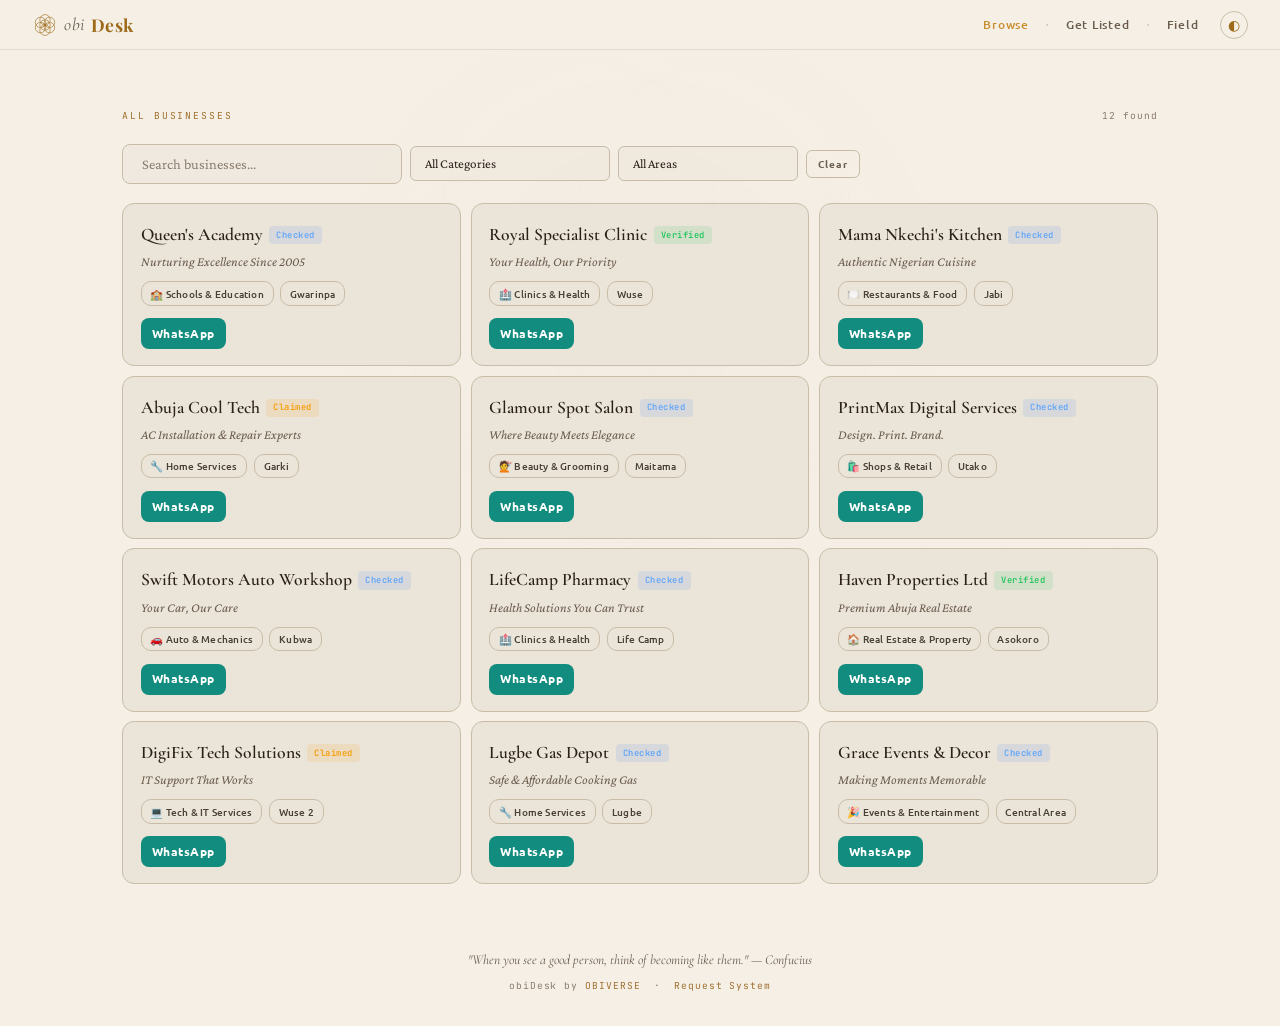
==== docs/browse.html @ d525af09 "obiDesk — Abuja business directory PWA Sacred geometry logo, Letterverse-grade design system (5 font" ====
<!DOCTYPE html>
<html lang="en">
<head>
<meta charset="utf-8">
<meta name="viewport" content="width=device-width, initial-scale=1">
<title>Browse Businesses — obiDesk</title>
<meta name="description" content="Browse Abuja businesses by category and area on obiDesk.">
<meta name="theme-color" content="#c97d1d">
<link rel="manifest" href="manifest.webmanifest">
<link rel="icon" href="icon.svg" type="image/svg+xml">
<meta name="apple-mobile-web-app-capable" content="yes">
<script src="theme.js"></script>
<link rel="preconnect" href="https://fonts.googleapis.com">
<link rel="preconnect" href="https://fonts.gstatic.com" crossorigin>
<link href="https://fonts.googleapis.com/css2?family=Cormorant+Garamond:ital,wght@0,400;0,600;0,700;1,400&family=Crimson+Pro:ital,wght@0,300;0,400;0,600;1,300;1,400&family=JetBrains+Mono:wght@400;500&family=Playfair+Display:ital,wght@0,400;0,700;0,900;1,400&family=Ubuntu:wght@300;400;500;700&display=swap" rel="stylesheet">
<link rel="stylesheet" href="css/base.css">
</head>
<body>
<canvas id="bg-canvas"></canvas>
<nav class="site-nav" id="site-nav"></nav>

<div class="section" style="padding-top:calc(2vh + 40px);">
  <div class="section-header">
    <span class="section-label" id="browse-title" style="margin-bottom:0;">All Businesses</span>
    <span style="font-family:var(--font-code);font-size:0.6rem;color:var(--text-ghost);letter-spacing:0.1em;" id="result-count"></span>
  </div>

  <div class="filter-bar" id="filter-bar">
    <input class="search-input" type="text" id="search-input" placeholder="Search businesses..." style="max-width:280px;font-size:0.9rem;">
    <select class="form-input" id="filter-cat" style="max-width:200px;font-size:0.82rem;">
      <option value="">All Categories</option>
    </select>
    <select class="form-input" id="filter-area" style="max-width:180px;font-size:0.82rem;">
      <option value="">All Areas</option>
    </select>
    <button class="obi-btn-outline" style="font-size:0.65rem;padding:0.35rem 0.7rem;" onclick="clearFilters()">Clear</button>
  </div>

  <div class="biz-grid" id="results">
    <div class="skeleton-card"></div>
    <div class="skeleton-card"></div>
    <div class="skeleton-card"></div>
    <div class="skeleton-card"></div>
    <div class="skeleton-card"></div>
    <div class="skeleton-card"></div>
  </div>
  <div id="no-results" style="display:none;text-align:center;padding:3rem;color:var(--text-dim);">
    <p style="font-family:var(--font-heading);font-size:1.2rem;font-style:italic;margin-bottom:0.5rem;">No businesses found.</p>
    <p style="font-size:0.85rem;">Try a different search or <a href="get-listed.html">list your business</a>.</p>
  </div>
</div>

<footer class="site-footer" id="site-footer"></footer>

<script src="js/app.js"></script>
<script src="js/library.js"></script>
<script src="js/directory.js"></script>
<script src="pwa.js" defer></script>
</body>
</html>
---- docs/css/base.css ----
/* ═══════════════════════════════════════════════
   obiDesk Design System — Letterverse-Grade
   From signboard to system. Abuja, Nigeria.
   ═══════════════════════════════════════════════ */

:root {
  /* ── Deep palette ─────────────────────────── */
  --bg-deep: #060d18;
  --bg: #0a1628;
  --bg-elevated: #0f1f38;
  --bg-code: #0c1424;
  --surface: #0f1f38;

  --text: #c8b89a;
  --text-dim: #8a7d6a;
  --text-bright: #e8d8b8;
  --text-ghost: #3a5070;

  --gold: #c97d1d;
  --gold-bright: #e8a830;
  --gold-dim: #8b5e1a;
  --gold-glow: rgba(201, 125, 29, 0.12);
  --sacred: rgba(201, 125, 29, 0.08);

  --border: #1e3a5c;
  --border-subtle: #162a4a;

  --wa: #25D366;
  --wa-hover: #20bd5a;
  --wa-glow: rgba(37, 211, 102, 0.15);

  --accent-crimson: #8b3a3a;

  /* ── Typography ────────────────────────────── */
  /* Playfair Display — grand editorial serif for hero */
  --font-display: 'Playfair Display', 'Palatino', serif;
  /* Cormorant Garamond — warm serif for headings */
  --font-heading: 'Cormorant Garamond', 'Palatino', serif;
  /* Crimson Pro — comfortable reading serif */
  --font-body: 'Crimson Pro', 'Georgia', serif;
  /* Ubuntu — humanist sans (Nguni Bantu: "I am because we are") */
  --font-ui: 'Ubuntu', system-ui, sans-serif;
  /* JetBrains Mono — precision monospace for data */
  --font-code: 'JetBrains Mono', 'Consolas', monospace;

  /* ── Spacing (golden ratio) ────────────────── */
  --phi-3: 3px; --phi-5: 5px; --phi-8: 8px; --phi-13: 13px;
  --phi-21: 21px; --phi-34: 34px; --phi-55: 55px; --phi-89: 89px;
}

/* ── Light theme ─────────────────────────────── */
:root[data-theme="light"] {
  --bg-deep: #f5efe6;
  --bg: #f5efe6;
  --bg-elevated: #ebe4d8;
  --bg-code: #e0d6c6;
  --surface: #ebe4d8;
  --text: #4a4035;
  --text-dim: #6a5d4e;
  --text-bright: #2a2018;
  --text-ghost: #8a7d6e;
  --gold: #9e6b1b;
  --gold-bright: #c98e30;
  --gold-dim: #a07030;
  --gold-glow: rgba(158, 107, 27, 0.06);
  --sacred: rgba(158, 107, 27, 0.06);
  --border: #c8bca8;
  --border-subtle: #d8cbb8;
  --wa: #128C7E;
  --wa-hover: #075E54;
  --wa-glow: rgba(18, 140, 126, 0.1);
}

/* ── Reset & Base ────────────────────────────── */
*, *::before, *::after { box-sizing: border-box; margin: 0; padding: 0; }
[hidden] { display: none !important; }

html {
  scroll-behavior: smooth;
  scrollbar-width: thin;
  scrollbar-color: var(--gold-dim) var(--bg);
  overflow-x: hidden;
  max-width: 100vw;
}
::-webkit-scrollbar { width: 6px; }
::-webkit-scrollbar-track { background: var(--bg); }
::-webkit-scrollbar-thumb { background: var(--gold-dim); border-radius: 3px; }

body {
  font-family: var(--font-body);
  font-size: 16px;
  line-height: 1.7;
  color: var(--text);
  background: var(--bg);
  -webkit-font-smoothing: antialiased;
  overflow-x: hidden;
  max-width: 100vw;
  min-height: 100vh;
}

::selection { background: var(--gold); color: var(--bg-deep); }

a { color: var(--gold); text-decoration: none; transition: color 0.2s; }
a:hover { color: var(--gold-bright); }
img { max-width: 100%; height: auto; }

/* ── Animations ──────────────────────────────── */
@keyframes fadeUp {
  to { opacity: 1; transform: translateY(0); }
}

@keyframes shimmer {
  to { background-position: -200% 0; }
}

@keyframes labPulse {
  0%, 100% { box-shadow: 0 0 0 0 rgba(201,125,29,0); }
  50% { box-shadow: 0 0 8px 2px rgba(201,125,29,0.12); }
}

@keyframes waPulse {
  0%, 100% { box-shadow: 0 0 0 0 rgba(37,211,102,0); }
  50% { box-shadow: 0 0 10px 3px var(--wa-glow); }
}

/* ── Canvas Background ───────────────────────── */
#bg-canvas {
  position: fixed;
  inset: 0;
  z-index: 0;
  pointer-events: none;
}

/* ── Skeleton Loaders ────────────────────────── */
.skeleton-card {
  height: 160px;
  border-radius: 12px;
  background: linear-gradient(90deg,
    var(--bg-elevated) 25%,
    rgba(255,255,255,0.03) 50%,
    var(--bg-elevated) 75%);
  background-size: 200% 100%;
  animation: shimmer 1.5s ease-in-out infinite;
  border: 1px solid var(--border);
}

.skeleton-line {
  height: 1em;
  border-radius: 4px;
  margin-bottom: 0.5em;
  background: linear-gradient(90deg,
    var(--border) 25%,
    rgba(255,255,255,0.04) 50%,
    var(--border) 75%);
  background-size: 200% 100%;
  animation: shimmer 1.5s ease-in-out infinite;
}

/* ── Section Reveal ──────────────────────────── */
.reveal {
  opacity: 0;
  transform: translateY(20px);
  transition: opacity 0.6s ease, transform 0.6s ease;
}
.reveal.revealed {
  opacity: 1;
  transform: translateY(0);
}

/* ── Site Nav ────────────────────────────────── */
.site-nav {
  position: sticky;
  top: 0;
  z-index: 50;
  display: flex;
  align-items: center;
  gap: 0.5rem;
  padding: 0.6rem clamp(1rem, 3vw, 2rem);
  background: rgba(10, 22, 40, 0.88);
  backdrop-filter: blur(16px);
  -webkit-backdrop-filter: blur(16px);
  border-bottom: 1px solid rgba(30, 58, 92, 0.4);
}
[data-theme="light"] .site-nav {
  background: rgba(245, 239, 230, 0.88);
  border-bottom-color: rgba(200, 188, 168, 0.4);
}

.site-nav-brand {
  display: flex;
  align-items: center;
  gap: 0.4rem;
  text-decoration: none;
  margin-right: auto;
  color: var(--gold);
  transition: color 0.2s;
}
.site-nav-brand:hover { color: var(--gold-bright); }

.nav-logo-svg {
  width: 26px;
  height: 26px;
  flex-shrink: 0;
}

.brand-obi {
  font-family: var(--font-heading);
  font-size: 1.1rem;
  font-weight: 400;
  font-style: italic;
  color: var(--text-dim);
  letter-spacing: 0.02em;
}

.brand-desk {
  font-family: var(--font-display);
  font-size: 1.1rem;
  font-weight: 700;
  color: var(--gold);
  letter-spacing: 0.02em;
}

.site-nav-link {
  font-family: var(--font-ui);
  font-size: 0.78rem;
  font-weight: 500;
  color: var(--text-dim);
  text-decoration: none;
  letter-spacing: 0.06em;
  padding: 0.25rem 0.6rem;
  transition: color 0.2s;
}
.site-nav-link:hover { color: var(--gold); }
.site-nav-link.active { color: var(--gold-bright); }

.site-nav-sep {
  color: var(--text-ghost);
  font-size: 0.6rem;
}

.theme-toggle {
  background: none;
  border: 1px solid var(--border);
  border-radius: 50%;
  width: 28px; height: 28px;
  cursor: pointer;
  color: var(--gold);
  font-size: 14px;
  display: flex; align-items: center; justify-content: center;
  margin-left: 0.25rem;
  transition: border-color 0.3s, color 0.3s;
  padding: 0;
}
.theme-toggle:hover { border-color: var(--gold); }

/* ── Hero ─────────────────────────────────────── */
.hero {
  position: relative;
  display: grid;
  grid-template-columns: 1fr auto;
  align-items: center;
  gap: 2rem;
  padding: calc(6vh + 40px) clamp(1.5rem, 5vw, 5rem) 3vh;
  max-width: 1100px;
  margin: 0 auto;
  z-index: 1;
}

.hero-left { text-align: left; }

.hero h1 {
  font-family: var(--font-display);
  font-size: clamp(2rem, 5vw, 3.4rem);
  font-weight: 700;
  color: var(--gold-bright);
  letter-spacing: 0.02em;
  line-height: 1.12;
  margin-bottom: 0.5rem;
  text-shadow: 0 0 80px rgba(201, 125, 29, 0.35);
  opacity: 0; transform: translateY(20px);
  animation: fadeUp 0.8s 0.15s ease forwards;
}

.hero .tagline {
  font-family: var(--font-heading);
  font-size: clamp(0.9rem, 1.8vw, 1.15rem);
  font-style: italic;
  color: var(--text-dim);
  max-width: 500px;
  line-height: 1.5;
  opacity: 0; transform: translateY(14px);
  animation: fadeUp 0.8s 0.35s ease forwards;
}

.hero-search-wrap {
  margin-top: 1.4rem;
  opacity: 0; transform: translateY(14px);
  animation: fadeUp 0.8s 0.55s ease forwards;
}

.hero-right {
  display: flex;
  flex-direction: column;
  align-items: center;
  gap: 0.6rem;
  padding: 1.2rem 1.5rem;
  background: var(--sacred);
  border: 1px solid rgba(201, 125, 29, 0.14);
  border-radius: 12px;
  opacity: 0;
  animation: fadeUp 0.7s 0.7s ease forwards;
  flex-shrink: 0;
}

.hero-stat-label {
  font-family: var(--font-code);
  font-size: 0.56rem;
  letter-spacing: 0.16em;
  color: var(--gold-dim);
  text-transform: uppercase;
}

.hero-stat-value {
  font-family: var(--font-display);
  font-size: 2.2rem;
  font-weight: 700;
  color: var(--gold-bright);
  line-height: 1;
}

.hero-stat-sub {
  font-family: var(--font-heading);
  font-size: 0.75rem;
  font-style: italic;
  color: var(--text-dim);
  opacity: 0.7;
}

/* ── Search Bar ──────────────────────────────── */
.search-bar {
  display: flex;
  gap: var(--phi-8);
  max-width: 500px;
}

.search-input {
  flex: 1;
  padding: 0.7rem 1.2rem;
  background: rgba(6, 13, 24, 0.5);
  border: 1px solid var(--border);
  border-radius: 8px;
  color: var(--text-bright);
  font-family: var(--font-body);
  font-size: 0.95rem;
  transition: border-color 0.3s, box-shadow 0.3s;
}
[data-theme="light"] .search-input { background: rgba(235, 228, 216, 0.5); }
.search-input:focus {
  outline: none;
  border-color: var(--gold);
  box-shadow: 0 0 20px var(--gold-glow);
}
.search-input::placeholder { color: var(--text-ghost); }

.search-btn {
  padding: 0.7rem 1.4rem;
  background: var(--gold);
  color: var(--bg-deep);
  font-family: var(--font-ui);
  font-weight: 600;
  font-size: 0.85rem;
  letter-spacing: 0.08em;
  border: none;
  border-radius: 8px;
  cursor: pointer;
  transition: all 0.2s;
}
.search-btn:hover {
  background: var(--gold-bright);
  box-shadow: 0 4px 20px var(--gold-glow);
}

/* ── Section Layout ──────────────────────────── */
.section {
  position: relative;
  z-index: 1;
  max-width: 1100px;
  margin: 0 auto;
  padding: 2rem clamp(1rem, 3vw, 2rem);
}

.section-label {
  font-family: var(--font-code);
  font-size: 0.6rem;
  color: var(--gold-dim);
  letter-spacing: 0.2em;
  text-transform: uppercase;
  margin-bottom: 1rem;
}

.section-header {
  display: flex;
  align-items: baseline;
  justify-content: space-between;
  margin-bottom: 1.2rem;
  flex-wrap: wrap;
  gap: var(--phi-8);
}

/* ── Compass Pills (Categories) ──────────────── */
.compass-strip {
  position: relative;
  z-index: 1;
  padding: 0 0 1rem;
  opacity: 0;
  animation: fadeUp 0.6s 0.5s ease forwards;
}

.compass-scroll {
  display: flex;
  gap: 0.5rem;
  padding: 0.6rem 1.5rem;
  overflow-x: auto;
  scrollbar-width: none;
  justify-content: center;
  flex-wrap: wrap;
  max-width: 1100px;
  margin: 0 auto;
}
.compass-scroll::-webkit-scrollbar { display: none; }

.compass-pill {
  flex-shrink: 0;
  display: flex;
  align-items: center;
  gap: 0.4rem;
  padding: 0.45rem 0.9rem;
  background: var(--bg-elevated);
  border: 1px solid var(--border);
  border-radius: 20px;
  text-decoration: none;
  color: inherit;
  transition: border-color 0.5s ease, background 0.5s ease, box-shadow 0.5s ease;
  cursor: pointer;
}

.compass-pill:hover {
  border-color: rgba(201,125,29,0.2);
  background: var(--sacred);
}

.compass-pill.active {
  border-color: rgba(201,125,29,0.35);
  background: rgba(201,125,29,0.08);
  box-shadow: 0 0 16px rgba(201,125,29,0.06);
}

.compass-icon {
  font-size: 1rem;
  line-height: 1;
}

.compass-name {
  font-family: var(--font-ui);
  font-size: 0.78rem;
  font-weight: 600;
  color: var(--gold-bright);
  white-space: nowrap;
}

.compass-count {
  font-family: var(--font-code);
  font-size: 0.5rem;
  color: var(--text-dim);
  opacity: 0.5;
  transition: opacity 0.4s;
}
.compass-pill:hover .compass-count { opacity: 0.9; }

/* ── Area Chips ──────────────────────────────── */
.area-scroll {
  display: flex;
  gap: 0.4rem;
  padding: 0.4rem 1.5rem;
  overflow-x: auto;
  scrollbar-width: none;
  max-width: 1100px;
  margin: 0 auto;
}
.area-scroll::-webkit-scrollbar { display: none; }

.area-chip {
  flex-shrink: 0;
  padding: 0.35rem 0.75rem;
  border-radius: 14px;
  border: 1px solid var(--border-subtle);
  background: transparent;
  color: var(--text-dim);
  font-family: var(--font-ui);
  font-size: 0.72rem;
  font-weight: 500;
  cursor: pointer;
  transition: all 0.3s ease;
  text-decoration: none;
}
.area-chip:hover, .area-chip.active {
  background: var(--sacred);
  border-color: rgba(201,125,29,0.25);
  color: var(--gold-bright);
}

/* ── Business Card ───────────────────────────── */
.biz-card {
  position: relative;
  background: var(--bg-elevated);
  border: 1px solid var(--border);
  border-radius: 12px;
  overflow: hidden;
  cursor: pointer;
  text-decoration: none;
  display: block;
  color: inherit;
  padding: 1rem 1.1rem;

  /* Staggered reveal */
  opacity: 0;
  transform: translateY(20px);
  transition:
    opacity 0.4s ease var(--reveal-delay, 0s),
    transform 0.4s ease var(--reveal-delay, 0s),
    border-color 0.4s ease,
    box-shadow 0.4s ease;
}

.biz-card.revealed {
  opacity: 1;
  transform: translateY(0);
}

.biz-card:hover {
  border-color: rgba(201,125,29,0.25);
  box-shadow: 0 6px 24px rgba(0,0,0,0.12), 0 0 16px rgba(201,125,29,0.06);
  color: inherit;
}

.biz-card-name {
  font-family: var(--font-heading);
  font-size: 1.1rem;
  font-weight: 600;
  color: var(--text-bright);
  margin-bottom: 0.2rem;
  display: flex; align-items: center; gap: 0.4rem;
}

.biz-card-tagline {
  font-family: var(--font-body);
  font-size: 0.82rem;
  color: var(--text-dim);
  margin-bottom: 0.6rem;
  line-height: 1.4;
  font-style: italic;
}

.biz-card-meta {
  display: flex; gap: 0.4rem; flex-wrap: wrap;
  margin-bottom: 0.8rem;
}

.biz-card-cta {
  display: flex; gap: 0.5rem;
}

/* ── Pills ────────────────────────────────────── */
.pill {
  display: inline-block;
  padding: 0.15rem 0.55rem;
  border-radius: 10px;
  border: 1px solid var(--border);
  font-size: 0.65rem;
  color: var(--text);
  font-family: var(--font-ui);
  font-weight: 500;
  letter-spacing: 0.02em;
}
.pill-gold {
  border: none;
  background: var(--gold);
  color: var(--bg-deep);
  font-size: 0.5rem;
  letter-spacing: 0.15em;
  text-transform: uppercase;
  padding: 0.15rem 0.5rem;
  border-radius: 6px;
  font-family: var(--font-code);
  font-weight: 600;
}

/* ── Verification Badge ──────────────────────── */
.badge {
  display: inline-block;
  font-size: 0.55rem;
  padding: 0.1rem 0.45rem;
  border-radius: 4px;
  font-weight: 600;
  font-family: var(--font-code);
  letter-spacing: 0.06em;
}
.badge-unverified { background: rgba(100,100,100,0.12); color: var(--text-ghost); }
.badge-field { background: rgba(59,130,246,0.12); color: #60a5fa; }
.badge-claimed { background: rgba(245,158,11,0.12); color: #f59e0b; }
.badge-verified { background: rgba(34,197,94,0.12); color: #22c55e; animation: labPulse 3s ease-in-out infinite; }

/* ── WhatsApp Button ─────────────────────────── */
.wa-btn {
  display: inline-flex;
  align-items: center;
  gap: 0.4rem;
  padding: 0.5rem 1rem;
  background: var(--wa);
  color: #fff;
  font-family: var(--font-ui);
  font-weight: 600;
  font-size: 0.82rem;
  letter-spacing: 0.04em;
  border: none;
  border-radius: 8px;
  cursor: pointer;
  transition: all 0.2s;
  text-decoration: none;
}
.wa-btn:hover {
  background: var(--wa-hover);
  color: #fff;
  box-shadow: 0 4px 16px var(--wa-glow);
  transform: translateY(-1px);
}
.wa-btn:active { transform: scale(0.98); }
.wa-btn-sm { padding: 0.35rem 0.7rem; font-size: 0.72rem; }

/* ── CTA Buttons ─────────────────────────────── */
.obi-btn {
  display: inline-block;
  padding: 0.55rem 1.2rem;
  background: var(--gold);
  color: var(--bg-deep);
  font-family: var(--font-ui);
  font-weight: 600;
  font-size: 0.82rem;
  letter-spacing: 0.08em;
  border: none;
  border-radius: 6px;
  cursor: pointer;
  transition: all 0.2s;
  text-decoration: none;
}
.obi-btn:hover {
  background: var(--gold-bright);
  color: var(--bg-deep);
  box-shadow: 0 4px 20px var(--gold-glow);
  transform: translateY(-1px);
}

.obi-btn-outline {
  display: inline-block;
  padding: 0.55rem 1.2rem;
  background: transparent;
  color: var(--text-dim);
  font-family: var(--font-ui);
  font-weight: 600;
  font-size: 0.82rem;
  letter-spacing: 0.08em;
  border: 1px solid var(--border);
  border-radius: 6px;
  cursor: pointer;
  transition: all 0.3s;
  text-decoration: none;
}
.obi-btn-outline:hover {
  border-color: rgba(201,125,29,0.4);
  color: var(--gold);
}

.cta-btn {
  display: inline-flex; align-items: center; gap: 0.35rem;
  padding: 0.45rem 0.85rem;
  border-radius: 6px;
  border: 1px solid var(--border);
  background: var(--bg-elevated);
  color: var(--text-bright);
  font-family: var(--font-ui);
  font-weight: 500;
  font-size: 0.75rem;
  cursor: pointer;
  transition: all 0.3s;
  text-decoration: none;
}
.cta-btn:hover {
  border-color: rgba(201,125,29,0.3);
  color: var(--gold);
  box-shadow: 0 2px 12px rgba(201,125,29,0.06);
}

.cta-row { display: flex; gap: 0.5rem; flex-wrap: wrap; }

/* ── Biz Grid ─────────────────────────────────── */
.biz-grid {
  display: grid;
  grid-template-columns: repeat(auto-fill, minmax(280px, 1fr));
  gap: 0.6rem;
}

/* ── Profile Header ──────────────────────────── */
.profile-header {
  padding: 2rem 0;
  border-bottom: 1px solid var(--border);
  margin-bottom: 1.5rem;
}
.profile-name {
  font-family: var(--font-display);
  font-size: clamp(1.6rem, 4vw, 2.4rem);
  font-weight: 700;
  color: var(--gold-bright);
  margin-bottom: 0.3rem;
  text-shadow: 0 0 60px rgba(201, 125, 29, 0.2);
  display: flex; align-items: center; gap: 0.5rem; flex-wrap: wrap;
}
.profile-tagline {
  font-family: var(--font-heading);
  font-size: 1rem;
  font-style: italic;
  color: var(--text-dim);
  margin-bottom: 0.8rem;
}
.profile-meta {
  display: flex; gap: 0.4rem; flex-wrap: wrap;
  margin-bottom: 1.2rem;
}

/* ── Service List ────────────────────────────── */
.service-list { display: flex; gap: 0.35rem; flex-wrap: wrap; }

/* ── Detail Section ──────────────────────────── */
.detail-section {
  margin-bottom: 1.5rem;
}
.detail-label {
  font-family: var(--font-code);
  font-size: 0.6rem;
  color: var(--gold-dim);
  letter-spacing: 0.15em;
  text-transform: uppercase;
  margin-bottom: 0.6rem;
}
.detail-body {
  font-size: 0.92rem;
  color: var(--text);
  line-height: 1.8;
}

/* ── Pricing ─────────────────────────────────── */
.pricing-grid {
  display: grid;
  grid-template-columns: repeat(auto-fit, minmax(220px, 1fr));
  gap: 0.6rem;
}

.pricing-card {
  padding: 1.2rem;
  border-radius: 12px;
  border: 1px solid var(--border);
  background: var(--bg-elevated);
  position: relative;
  overflow: hidden;
  transition: all 0.4s ease;
}
.pricing-card:hover {
  border-color: rgba(201,125,29,0.2);
  box-shadow: 0 6px 24px rgba(0,0,0,0.12), 0 0 16px rgba(201,125,29,0.06);
  transform: translateY(-2px);
}
.pricing-card.featured {
  border-color: rgba(201,125,29,0.35);
  background: linear-gradient(135deg, var(--bg-elevated) 0%, rgba(201,125,29,0.04) 100%);
}

.pricing-title {
  font-family: var(--font-heading);
  font-size: 1rem;
  font-weight: 600;
  color: var(--text-bright);
  margin-bottom: 0.5rem;
}

.price {
  font-family: var(--font-display);
  font-size: 1.8rem;
  font-weight: 700;
  color: var(--gold-bright);
  line-height: 1;
  text-shadow: 0 0 40px rgba(201, 125, 29, 0.15);
}
.price-label {
  font-family: var(--font-ui);
  font-size: 0.68rem;
  color: var(--text-dim);
  margin-bottom: 0.8rem;
}

.feature-list { list-style: none; padding: 0; }
.feature-list li {
  font-family: var(--font-body);
  font-size: 0.82rem;
  color: var(--text);
  line-height: 1.9;
  padding-left: 1rem;
  position: relative;
}
.feature-list li::before {
  content: '\2022';
  position: absolute;
  left: 0;
  color: var(--gold);
}

/* ── Steps ────────────────────────────────────── */
.steps-grid {
  display: grid;
  grid-template-columns: repeat(3, 1fr);
  gap: 0.6rem;
}

.step-card {
  padding: 1.2rem;
  border-radius: 12px;
  border: 1px solid var(--border);
  background: var(--bg-elevated);
  position: relative;
  overflow: hidden;
  transition: border-color 0.4s ease, box-shadow 0.4s ease;
}
.step-card:hover {
  border-color: rgba(201,125,29,0.2);
  box-shadow: 0 4px 20px rgba(201,125,29,0.06);
}

.step-num {
  font-family: var(--font-display);
  font-size: 2.4rem;
  font-weight: 700;
  color: var(--border);
  line-height: 1;
  margin-bottom: 0.4rem;
}

.step-title {
  font-family: var(--font-heading);
  font-size: 1rem;
  font-weight: 600;
  color: var(--text-bright);
  margin-bottom: 0.3rem;
}
.step-desc {
  font-family: var(--font-body);
  font-size: 0.82rem;
  color: var(--text-dim);
  line-height: 1.5;
}

/* ── Forms ────────────────────────────────────── */
.form-grid {
  display: grid;
  grid-template-columns: 1fr 1fr;
  gap: var(--phi-13);
}
.form-full { grid-column: 1 / -1; }

.form-label {
  display: block;
  font-family: var(--font-code);
  font-size: 0.58rem;
  font-weight: 500;
  letter-spacing: 0.12em;
  color: var(--gold-dim);
  text-transform: uppercase;
  margin-bottom: 0.3rem;
}

.form-input {
  width: 100%;
  padding: 0.55rem 0.85rem;
  background: rgba(6, 13, 24, 0.4);
  border: 1px solid var(--border);
  border-radius: 6px;
  color: var(--text-bright);
  font-family: var(--font-body);
  font-size: 0.9rem;
  transition: border-color 0.3s, box-shadow 0.3s;
}
[data-theme="light"] .form-input { background: rgba(235, 228, 216, 0.4); }
.form-input:focus { outline: none; border-color: var(--gold); box-shadow: 0 0 16px var(--gold-glow); }
.form-input::placeholder { color: var(--text-ghost); }
select.form-input {
  appearance: none;
  background-image: url("data:image/svg+xml,%3Csvg xmlns='http://www.w3.org/2000/svg' width='12' height='12'%3E%3Cpath d='M2 4l4 4 4-4' fill='none' stroke='%23c97d1d' stroke-width='1.5'/%3E%3C/svg%3E");
  background-repeat: no-repeat;
  background-position: right 12px center;
  padding-right: 32px;
}
textarea.form-input { min-height: 80px; resize: vertical; }

.form-status { font-size: 0.78rem; padding: 0.5rem 0.8rem; border-radius: 6px; margin-top: 0.5rem; font-family: var(--font-ui); }
.form-status-ok { background: rgba(34,197,94,0.08); color: #22c55e; border: 1px solid rgba(34,197,94,0.15); }
.form-status-err { background: rgba(239,68,68,0.08); color: #ef4444; border: 1px solid rgba(239,68,68,0.15); }

/* ── Filter Bar ──────────────────────────────── */
.filter-bar {
  display: flex; gap: 0.5rem; flex-wrap: wrap;
  align-items: center;
  margin-bottom: 1.2rem;
}
.filter-bar select { max-width: 200px; }

/* ── Footer ──────────────────────────────────── */
.site-footer {
  position: relative;
  z-index: 1;
  text-align: center;
  padding: 2rem;
  font-family: var(--font-heading);
  font-size: 0.85rem;
  font-style: italic;
  color: var(--text-dim);
}
.site-footer a { color: var(--gold-dim); transition: color 0.2s; }
.site-footer a:hover { color: var(--gold); }

/* ── Responsive ──────────────────────────────── */
@media (max-width: 768px) {
  .hero {
    grid-template-columns: 1fr;
    padding: calc(4vh + 40px) 1.5rem 2vh;
    text-align: center;
  }
  .hero-left { text-align: center; }
  .hero .tagline { max-width: none; }
  .hero-search-wrap .search-bar { max-width: none; }
  .hero-right { margin: 0 auto; }
  .steps-grid { grid-template-columns: 1fr; }
  .pricing-grid { grid-template-columns: 1fr; }
  .form-grid { grid-template-columns: 1fr; }
  .profile-name { font-size: 1.6rem; }
  .site-nav-link { display: none; }
  .site-nav-sep { display: none; }
}

@media (max-width: 480px) {
  .biz-grid { grid-template-columns: 1fr; }
  .compass-scroll { padding: 0.4rem 0.8rem; }
}
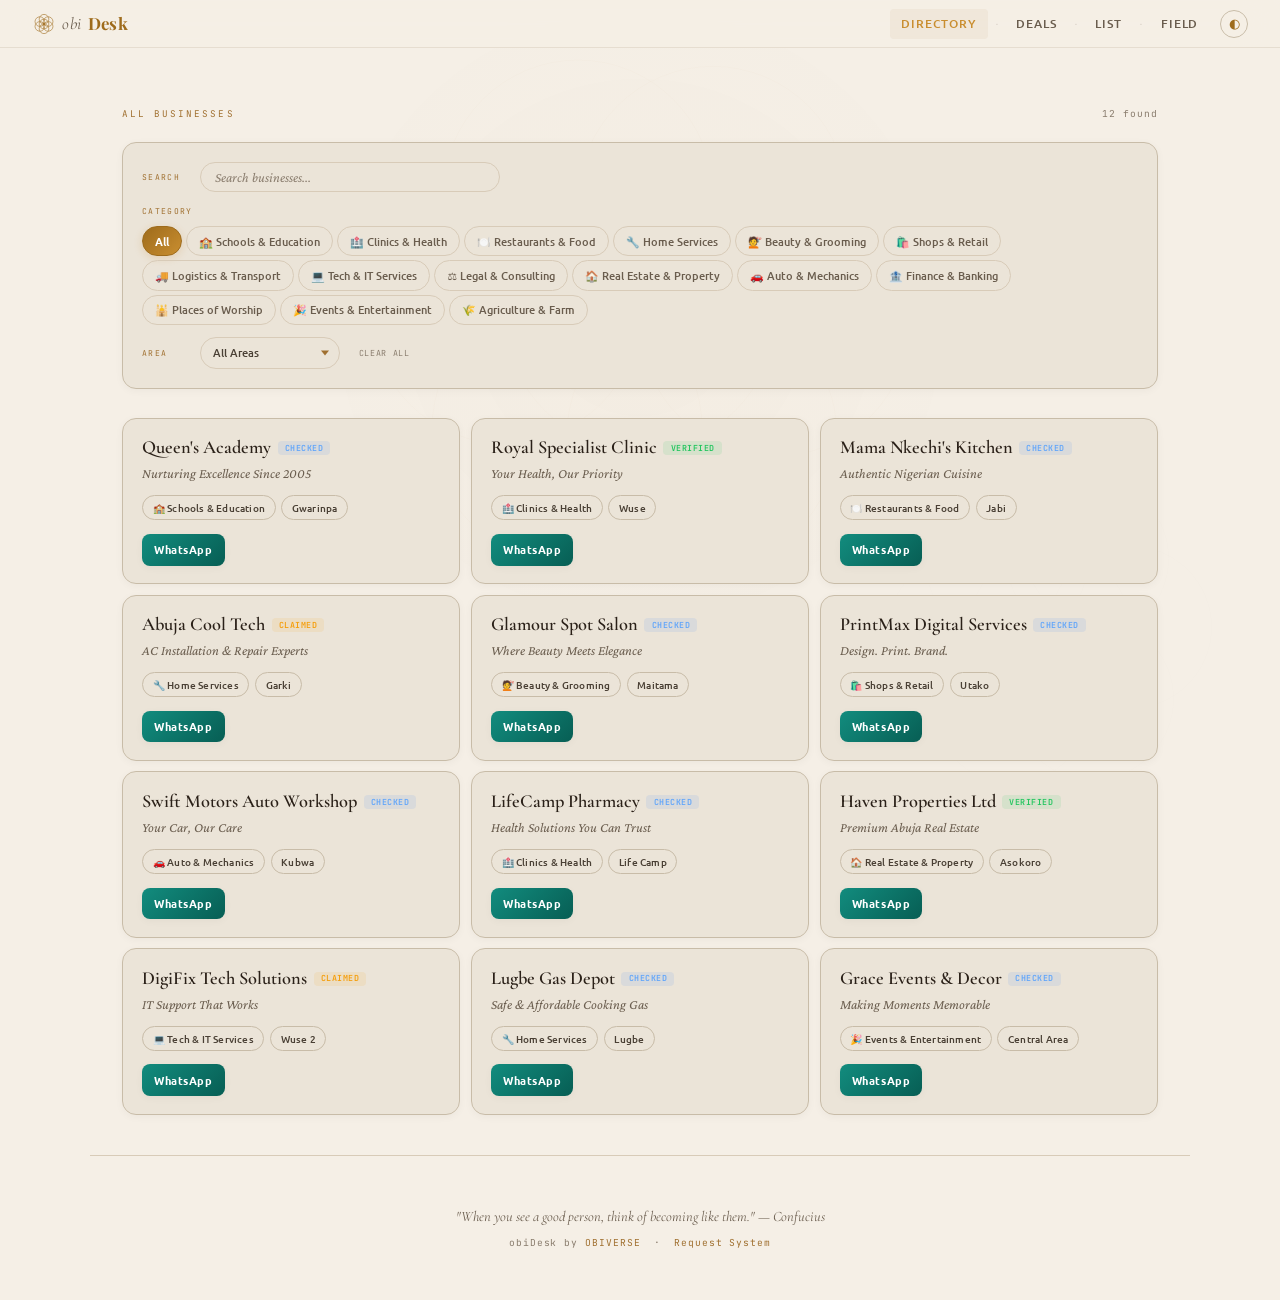
==== commit fc0f45d8: "ux: modern toggle-pill filters, styled selects, glass surfaces Replace native <select> dropdowns wit" ====
--- a/docs/browse.html
+++ b/docs/browse.html
@@ -25,15 +25,24 @@
     <span style="font-family:var(--font-code);font-size:0.6rem;color:var(--text-ghost);letter-spacing:0.1em;" id="result-count"></span>
   </div>
 
-  <div class="filter-bar" id="filter-bar">
-    <input class="search-input" type="text" id="search-input" placeholder="Search businesses..." style="max-width:280px;font-size:0.9rem;">
-    <select class="form-input" id="filter-cat" style="max-width:200px;font-size:0.82rem;">
-      <option value="">All Categories</option>
-    </select>
-    <select class="form-input" id="filter-area" style="max-width:180px;font-size:0.82rem;">
-      <option value="">All Areas</option>
-    </select>
-    <button class="obi-btn-outline" style="font-size:0.65rem;padding:0.35rem 0.7rem;" onclick="clearFilters()">Clear</button>
+  <div class="filter-strip" id="filter-bar">
+    <div class="filter-row">
+      <span class="filter-label">Search</span>
+      <input class="filter-search" type="text" id="search-input" placeholder="Search businesses...">
+    </div>
+    <div class="filter-row">
+      <span class="filter-label">Category</span>
+      <div class="toggle-group" id="browse-cat-group"></div>
+    </div>
+    <div class="filter-row">
+      <span class="filter-label">Area</span>
+      <div class="styled-select">
+        <select id="filter-area">
+          <option value="">All Areas</option>
+        </select>
+      </div>
+      <button class="filter-clear" onclick="clearFilters()">Clear all</button>
+    </div>
   </div>
 
   <div class="biz-grid" id="results">
--- a/docs/css/base.css
+++ b/docs/css/base.css
@@ -1,6 +1,10 @@
 /* ═══════════════════════════════════════════════
-   obiDesk Design System — Letterverse-Grade
+   obiDesk Design System — The Epitome
    From signboard to system. Abuja, Nigeria.
+
+   Typography: 5 fonts, each with purpose.
+   Surfaces: glass, glow, sacred geometry.
+   Motion: staggered reveals, breathing canvas.
    ═══════════════════════════════════════════════ */
 
 :root {
@@ -20,6 +24,7 @@
   --gold-bright: #e8a830;
   --gold-dim: #8b5e1a;
   --gold-glow: rgba(201, 125, 29, 0.12);
+  --gold-focus: rgba(201, 125, 29, 0.35);
   --sacred: rgba(201, 125, 29, 0.08);
 
   --border: #1e3a5c;
@@ -29,23 +34,28 @@
   --wa-hover: #20bd5a;
   --wa-glow: rgba(37, 211, 102, 0.15);
 
-  --accent-crimson: #8b3a3a;
-
   /* ── Typography ────────────────────────────── */
-  /* Playfair Display — grand editorial serif for hero */
   --font-display: 'Playfair Display', 'Palatino', serif;
-  /* Cormorant Garamond — warm serif for headings */
   --font-heading: 'Cormorant Garamond', 'Palatino', serif;
-  /* Crimson Pro — comfortable reading serif */
   --font-body: 'Crimson Pro', 'Georgia', serif;
-  /* Ubuntu — humanist sans (Nguni Bantu: "I am because we are") */
   --font-ui: 'Ubuntu', system-ui, sans-serif;
-  /* JetBrains Mono — precision monospace for data */
   --font-code: 'JetBrains Mono', 'Consolas', monospace;
 
   /* ── Spacing (golden ratio) ────────────────── */
   --phi-3: 3px; --phi-5: 5px; --phi-8: 8px; --phi-13: 13px;
   --phi-21: 21px; --phi-34: 34px; --phi-55: 55px; --phi-89: 89px;
+
+  /* ── Radius ────────────────────────────────── */
+  --radius-sm: 4px;
+  --radius-md: 8px;
+  --radius-lg: 14px;
+  --radius-pill: 99px;
+
+  /* ── Shadows ───────────────────────────────── */
+  --shadow-card: 0 2px 8px rgba(0,0,0,0.08);
+  --shadow-card-hover: 0 8px 32px rgba(0,0,0,0.16), 0 0 20px rgba(201,125,29,0.06);
+  --shadow-glow: 0 0 24px var(--gold-glow);
+  --shadow-btn: 0 4px 16px rgba(201,125,29,0.2);
 }
 
 /* ── Light theme ─────────────────────────────── */
@@ -63,15 +73,21 @@
   --gold-bright: #c98e30;
   --gold-dim: #a07030;
   --gold-glow: rgba(158, 107, 27, 0.06);
+  --gold-focus: rgba(158, 107, 27, 0.35);
   --sacred: rgba(158, 107, 27, 0.06);
   --border: #c8bca8;
   --border-subtle: #d8cbb8;
   --wa: #128C7E;
   --wa-hover: #075E54;
   --wa-glow: rgba(18, 140, 126, 0.1);
-}
-
-/* ── Reset & Base ────────────────────────────── */
+  --shadow-card: 0 2px 8px rgba(0,0,0,0.04);
+  --shadow-card-hover: 0 8px 32px rgba(0,0,0,0.08), 0 0 16px rgba(158,107,27,0.04);
+  --shadow-btn: 0 4px 16px rgba(158,107,27,0.15);
+}
+
+/* ═══════════════════════════════════════════════
+   RESET & BASE
+   ═══════════════════════════════════════════════ */
 *, *::before, *::after { box-sizing: border-box; margin: 0; padding: 0; }
 [hidden] { display: none !important; }
 
@@ -80,7 +96,6 @@
   scrollbar-width: thin;
   scrollbar-color: var(--gold-dim) var(--bg);
   overflow-x: hidden;
-  max-width: 100vw;
 }
 ::-webkit-scrollbar { width: 6px; }
 ::-webkit-scrollbar-track { background: var(--bg); }
@@ -88,13 +103,13 @@
 
 body {
   font-family: var(--font-body);
-  font-size: 16px;
-  line-height: 1.7;
+  font-size: 17px;
+  line-height: 1.75;
   color: var(--text);
   background: var(--bg);
   -webkit-font-smoothing: antialiased;
+  -moz-osx-font-smoothing: grayscale;
   overflow-x: hidden;
-  max-width: 100vw;
   min-height: 100vh;
 }
 
@@ -102,9 +117,11 @@
 
 a { color: var(--gold); text-decoration: none; transition: color 0.2s; }
 a:hover { color: var(--gold-bright); }
-img { max-width: 100%; height: auto; }
-
-/* ── Animations ──────────────────────────────── */
+img { max-width: 100%; height: auto; display: block; }
+
+/* ═══════════════════════════════════════════════
+   ANIMATIONS
+   ═══════════════════════════════════════════════ */
 @keyframes fadeUp {
   to { opacity: 1; transform: translateY(0); }
 }
@@ -113,17 +130,24 @@
   to { background-position: -200% 0; }
 }
 
-@keyframes labPulse {
+@keyframes pulseGlow {
   0%, 100% { box-shadow: 0 0 0 0 rgba(201,125,29,0); }
-  50% { box-shadow: 0 0 8px 2px rgba(201,125,29,0.12); }
+  50% { box-shadow: 0 0 10px 3px rgba(201,125,29,0.12); }
 }
 
 @keyframes waPulse {
   0%, 100% { box-shadow: 0 0 0 0 rgba(37,211,102,0); }
-  50% { box-shadow: 0 0 10px 3px var(--wa-glow); }
-}
-
-/* ── Canvas Background ───────────────────────── */
+  50% { box-shadow: 0 0 12px 4px var(--wa-glow); }
+}
+
+@keyframes breathe {
+  0%, 100% { opacity: 0.4; }
+  50% { opacity: 1; }
+}
+
+/* ═══════════════════════════════════════════════
+   CANVAS & SACRED GEOMETRY
+   ═══════════════════════════════════════════════ */
 #bg-canvas {
   position: fixed;
   inset: 0;
@@ -131,10 +155,35 @@
   pointer-events: none;
 }
 
-/* ── Skeleton Loaders ────────────────────────── */
+/* Diamond pattern overlay for sections */
+.sacred-bg {
+  position: relative;
+}
+.sacred-bg::before {
+  content: '';
+  position: absolute;
+  inset: 0;
+  opacity: 0.025;
+  pointer-events: none;
+  background-image: url("data:image/svg+xml,%3Csvg xmlns='http://www.w3.org/2000/svg' width='60' height='60'%3E%3Cpath d='M30 0L60 30L30 60L0 30Z' fill='none' stroke='%23c97d1d' stroke-width='.8'/%3E%3C/svg%3E");
+  background-repeat: repeat;
+}
+[data-theme="light"] .sacred-bg::before { opacity: 0.04; filter: brightness(0.5); }
+
+/* Gold divider */
+.divider {
+  width: 60px;
+  height: 2px;
+  background: linear-gradient(90deg, transparent, var(--gold), transparent);
+  margin: 0 auto var(--phi-21);
+}
+
+/* ═══════════════════════════════════════════════
+   SKELETON LOADERS
+   ═══════════════════════════════════════════════ */
 .skeleton-card {
   height: 160px;
-  border-radius: 12px;
+  border-radius: var(--radius-lg);
   background: linear-gradient(90deg,
     var(--bg-elevated) 25%,
     rgba(255,255,255,0.03) 50%,
@@ -146,7 +195,7 @@
 
 .skeleton-line {
   height: 1em;
-  border-radius: 4px;
+  border-radius: var(--radius-sm);
   margin-bottom: 0.5em;
   background: linear-gradient(90deg,
     var(--border) 25%,
@@ -156,18 +205,22 @@
   animation: shimmer 1.5s ease-in-out infinite;
 }
 
-/* ── Section Reveal ──────────────────────────── */
+/* ═══════════════════════════════════════════════
+   SECTION REVEAL
+   ═══════════════════════════════════════════════ */
 .reveal {
   opacity: 0;
-  transform: translateY(20px);
-  transition: opacity 0.6s ease, transform 0.6s ease;
+  transform: translateY(24px);
+  transition: opacity 0.7s cubic-bezier(0.16, 1, 0.3, 1), transform 0.7s cubic-bezier(0.16, 1, 0.3, 1);
 }
 .reveal.revealed {
   opacity: 1;
   transform: translateY(0);
 }
 
-/* ── Site Nav ────────────────────────────────── */
+/* ═══════════════════════════════════════════════
+   SITE NAV — Glass morphism top bar
+   ═══════════════════════════════════════════════ */
 .site-nav {
   position: sticky;
   top: 0;
@@ -175,15 +228,15 @@
   display: flex;
   align-items: center;
   gap: 0.5rem;
-  padding: 0.6rem clamp(1rem, 3vw, 2rem);
-  background: rgba(10, 22, 40, 0.88);
-  backdrop-filter: blur(16px);
-  -webkit-backdrop-filter: blur(16px);
-  border-bottom: 1px solid rgba(30, 58, 92, 0.4);
+  padding: 0.55rem clamp(1rem, 3vw, 2rem);
+  background: rgba(10, 22, 40, 0.85);
+  backdrop-filter: blur(20px) saturate(1.2);
+  -webkit-backdrop-filter: blur(20px) saturate(1.2);
+  border-bottom: 1px solid rgba(30, 58, 92, 0.35);
 }
 [data-theme="light"] .site-nav {
-  background: rgba(245, 239, 230, 0.88);
-  border-bottom-color: rgba(200, 188, 168, 0.4);
+  background: rgba(245, 239, 230, 0.85);
+  border-bottom-color: rgba(200, 188, 168, 0.35);
 }
 
 .site-nav-brand {
@@ -198,14 +251,16 @@
 .site-nav-brand:hover { color: var(--gold-bright); }
 
 .nav-logo-svg {
-  width: 26px;
-  height: 26px;
+  width: 24px;
+  height: 24px;
   flex-shrink: 0;
-}
+  transition: transform 0.5s ease;
+}
+.site-nav-brand:hover .nav-logo-svg { transform: rotate(30deg); }
 
 .brand-obi {
   font-family: var(--font-heading);
-  font-size: 1.1rem;
+  font-size: 1.05rem;
   font-weight: 400;
   font-style: italic;
   color: var(--text-dim);
@@ -214,7 +269,7 @@
 
 .brand-desk {
   font-family: var(--font-display);
-  font-size: 1.1rem;
+  font-size: 1.05rem;
   font-weight: 700;
   color: var(--gold);
   letter-spacing: 0.02em;
@@ -222,20 +277,29 @@
 
 .site-nav-link {
   font-family: var(--font-ui);
-  font-size: 0.78rem;
+  font-size: 0.72rem;
   font-weight: 500;
   color: var(--text-dim);
   text-decoration: none;
-  letter-spacing: 0.06em;
-  padding: 0.25rem 0.6rem;
-  transition: color 0.2s;
-}
-.site-nav-link:hover { color: var(--gold); }
-.site-nav-link.active { color: var(--gold-bright); }
+  letter-spacing: 0.08em;
+  text-transform: uppercase;
+  padding: 0.3rem 0.65rem;
+  border-radius: var(--radius-sm);
+  transition: all 0.15s ease;
+}
+.site-nav-link:hover {
+  color: var(--gold);
+  background: var(--sacred);
+}
+.site-nav-link.active {
+  color: var(--gold-bright);
+  background: var(--sacred);
+}
 
 .site-nav-sep {
   color: var(--text-ghost);
-  font-size: 0.6rem;
+  font-size: 0.5rem;
+  opacity: 0.5;
 }
 
 .theme-toggle {
@@ -245,22 +309,24 @@
   width: 28px; height: 28px;
   cursor: pointer;
   color: var(--gold);
-  font-size: 14px;
+  font-size: 13px;
   display: flex; align-items: center; justify-content: center;
-  margin-left: 0.25rem;
-  transition: border-color 0.3s, color 0.3s;
+  margin-left: 0.2rem;
+  transition: border-color 0.3s, color 0.3s, transform 0.3s;
   padding: 0;
 }
-.theme-toggle:hover { border-color: var(--gold); }
-
-/* ── Hero ─────────────────────────────────────── */
+.theme-toggle:hover { border-color: var(--gold); transform: rotate(180deg); }
+
+/* ═══════════════════════════════════════════════
+   HERO — Grand entrance
+   ═══════════════════════════════════════════════ */
 .hero {
   position: relative;
   display: grid;
   grid-template-columns: 1fr auto;
   align-items: center;
-  gap: 2rem;
-  padding: calc(6vh + 40px) clamp(1.5rem, 5vw, 5rem) 3vh;
+  gap: 2.5rem;
+  padding: calc(6vh + 44px) clamp(1.5rem, 5vw, 5rem) 4vh;
   max-width: 1100px;
   margin: 0 auto;
   z-index: 1;
@@ -270,12 +336,12 @@
 
 .hero h1 {
   font-family: var(--font-display);
-  font-size: clamp(2rem, 5vw, 3.4rem);
-  font-weight: 700;
+  font-size: clamp(2.2rem, 5.5vw, 3.6rem);
+  font-weight: 900;
   color: var(--gold-bright);
-  letter-spacing: 0.02em;
-  line-height: 1.12;
-  margin-bottom: 0.5rem;
+  letter-spacing: -0.01em;
+  line-height: 1.08;
+  margin-bottom: 0.6rem;
   text-shadow: 0 0 80px rgba(201, 125, 29, 0.35);
   opacity: 0; transform: translateY(20px);
   animation: fadeUp 0.8s 0.15s ease forwards;
@@ -283,30 +349,32 @@
 
 .hero .tagline {
   font-family: var(--font-heading);
-  font-size: clamp(0.9rem, 1.8vw, 1.15rem);
+  font-size: clamp(0.95rem, 1.8vw, 1.2rem);
+  font-weight: 400;
   font-style: italic;
   color: var(--text-dim);
-  max-width: 500px;
-  line-height: 1.5;
+  max-width: 480px;
+  line-height: 1.55;
   opacity: 0; transform: translateY(14px);
   animation: fadeUp 0.8s 0.35s ease forwards;
 }
 
 .hero-search-wrap {
-  margin-top: 1.4rem;
+  margin-top: 1.6rem;
   opacity: 0; transform: translateY(14px);
   animation: fadeUp 0.8s 0.55s ease forwards;
 }
 
+/* Stats panel */
 .hero-right {
   display: flex;
   flex-direction: column;
   align-items: center;
-  gap: 0.6rem;
-  padding: 1.2rem 1.5rem;
+  gap: 0.5rem;
+  padding: 1.4rem 1.8rem;
   background: var(--sacred);
   border: 1px solid rgba(201, 125, 29, 0.14);
-  border-radius: 12px;
+  border-radius: var(--radius-lg);
   opacity: 0;
   animation: fadeUp 0.7s 0.7s ease forwards;
   flex-shrink: 0;
@@ -314,29 +382,32 @@
 
 .hero-stat-label {
   font-family: var(--font-code);
-  font-size: 0.56rem;
-  letter-spacing: 0.16em;
+  font-size: 0.52rem;
+  letter-spacing: 0.18em;
   color: var(--gold-dim);
   text-transform: uppercase;
 }
 
 .hero-stat-value {
   font-family: var(--font-display);
-  font-size: 2.2rem;
-  font-weight: 700;
+  font-size: 2.6rem;
+  font-weight: 900;
   color: var(--gold-bright);
   line-height: 1;
+  text-shadow: 0 0 40px rgba(201, 125, 29, 0.2);
 }
 
 .hero-stat-sub {
   font-family: var(--font-heading);
-  font-size: 0.75rem;
+  font-size: 0.78rem;
   font-style: italic;
   color: var(--text-dim);
   opacity: 0.7;
 }
 
-/* ── Search Bar ──────────────────────────────── */
+/* ═══════════════════════════════════════════════
+   SEARCH BAR — Glass input
+   ═══════════════════════════════════════════════ */
 .search-bar {
   display: flex;
   gap: var(--phi-8);
@@ -345,57 +416,62 @@
 
 .search-input {
   flex: 1;
-  padding: 0.7rem 1.2rem;
+  padding: 0.75rem 1.2rem;
   background: rgba(6, 13, 24, 0.5);
   border: 1px solid var(--border);
-  border-radius: 8px;
+  border-radius: var(--radius-md);
   color: var(--text-bright);
   font-family: var(--font-body);
-  font-size: 0.95rem;
+  font-size: 1rem;
   transition: border-color 0.3s, box-shadow 0.3s;
 }
 [data-theme="light"] .search-input { background: rgba(235, 228, 216, 0.5); }
 .search-input:focus {
   outline: none;
   border-color: var(--gold);
-  box-shadow: 0 0 20px var(--gold-glow);
-}
-.search-input::placeholder { color: var(--text-ghost); }
+  box-shadow: 0 0 0 3px var(--gold-focus), 0 0 20px var(--gold-glow);
+}
+.search-input::placeholder { color: var(--text-ghost); font-style: italic; }
 
 .search-btn {
-  padding: 0.7rem 1.4rem;
+  padding: 0.75rem 1.6rem;
   background: var(--gold);
   color: var(--bg-deep);
   font-family: var(--font-ui);
-  font-weight: 600;
-  font-size: 0.85rem;
-  letter-spacing: 0.08em;
+  font-weight: 700;
+  font-size: 0.82rem;
+  letter-spacing: 0.1em;
+  text-transform: uppercase;
   border: none;
-  border-radius: 8px;
+  border-radius: var(--radius-md);
   cursor: pointer;
-  transition: all 0.2s;
+  transition: all 0.2s ease;
 }
 .search-btn:hover {
   background: var(--gold-bright);
-  box-shadow: 0 4px 20px var(--gold-glow);
-}
-
-/* ── Section Layout ──────────────────────────── */
+  box-shadow: var(--shadow-btn);
+  transform: translateY(-1px);
+}
+.search-btn:active { transform: scale(0.97); }
+
+/* ═══════════════════════════════════════════════
+   SECTIONS
+   ═══════════════════════════════════════════════ */
 .section {
   position: relative;
   z-index: 1;
   max-width: 1100px;
   margin: 0 auto;
-  padding: 2rem clamp(1rem, 3vw, 2rem);
+  padding: 2.5rem clamp(1rem, 3vw, 2rem);
 }
 
 .section-label {
   font-family: var(--font-code);
-  font-size: 0.6rem;
+  font-size: 0.58rem;
   color: var(--gold-dim);
-  letter-spacing: 0.2em;
+  letter-spacing: 0.22em;
   text-transform: uppercase;
-  margin-bottom: 1rem;
+  margin-bottom: 1.2rem;
 }
 
 .section-header {
@@ -407,7 +483,9 @@
   gap: var(--phi-8);
 }
 
-/* ── Compass Pills (Categories) ──────────────── */
+/* ═══════════════════════════════════════════════
+   COMPASS PILLS (Categories)
+   ═══════════════════════════════════════════════ */
 .compass-strip {
   position: relative;
   z-index: 1;
@@ -418,7 +496,7 @@
 
 .compass-scroll {
   display: flex;
-  gap: 0.5rem;
+  gap: 0.45rem;
   padding: 0.6rem 1.5rem;
   overflow-x: auto;
   scrollbar-width: none;
@@ -433,36 +511,32 @@
   flex-shrink: 0;
   display: flex;
   align-items: center;
-  gap: 0.4rem;
-  padding: 0.45rem 0.9rem;
+  gap: 0.35rem;
+  padding: 0.4rem 0.85rem;
   background: var(--bg-elevated);
   border: 1px solid var(--border);
-  border-radius: 20px;
+  border-radius: var(--radius-pill);
   text-decoration: none;
   color: inherit;
-  transition: border-color 0.5s ease, background 0.5s ease, box-shadow 0.5s ease;
+  transition: border-color 0.4s ease, background 0.4s ease, box-shadow 0.4s ease, transform 0.2s ease;
   cursor: pointer;
 }
-
 .compass-pill:hover {
-  border-color: rgba(201,125,29,0.2);
+  border-color: rgba(201,125,29,0.25);
   background: var(--sacred);
-}
-
+  transform: translateY(-1px);
+}
 .compass-pill.active {
-  border-color: rgba(201,125,29,0.35);
+  border-color: rgba(201,125,29,0.4);
   background: rgba(201,125,29,0.08);
-  box-shadow: 0 0 16px rgba(201,125,29,0.06);
-}
-
-.compass-icon {
-  font-size: 1rem;
-  line-height: 1;
-}
+  box-shadow: 0 0 16px rgba(201,125,29,0.08);
+}
+
+.compass-icon { font-size: 0.95rem; line-height: 1; }
 
 .compass-name {
   font-family: var(--font-ui);
-  font-size: 0.78rem;
+  font-size: 0.72rem;
   font-weight: 600;
   color: var(--gold-bright);
   white-space: nowrap;
@@ -470,17 +544,19 @@
 
 .compass-count {
   font-family: var(--font-code);
-  font-size: 0.5rem;
+  font-size: 0.48rem;
   color: var(--text-dim);
-  opacity: 0.5;
+  opacity: 0.4;
   transition: opacity 0.4s;
 }
 .compass-pill:hover .compass-count { opacity: 0.9; }
 
-/* ── Area Chips ──────────────────────────────── */
+/* ═══════════════════════════════════════════════
+   AREA CHIPS
+   ═══════════════════════════════════════════════ */
 .area-scroll {
   display: flex;
-  gap: 0.4rem;
+  gap: 0.35rem;
   padding: 0.4rem 1.5rem;
   overflow-x: auto;
   scrollbar-width: none;
@@ -491,13 +567,13 @@
 
 .area-chip {
   flex-shrink: 0;
-  padding: 0.35rem 0.75rem;
-  border-radius: 14px;
+  padding: 0.3rem 0.7rem;
+  border-radius: var(--radius-pill);
   border: 1px solid var(--border-subtle);
   background: transparent;
   color: var(--text-dim);
   font-family: var(--font-ui);
-  font-size: 0.72rem;
+  font-size: 0.68rem;
   font-weight: 500;
   cursor: pointer;
   transition: all 0.3s ease;
@@ -505,29 +581,32 @@
 }
 .area-chip:hover, .area-chip.active {
   background: var(--sacred);
-  border-color: rgba(201,125,29,0.25);
+  border-color: rgba(201,125,29,0.3);
   color: var(--gold-bright);
-}
-
-/* ── Business Card ───────────────────────────── */
+  transform: translateY(-1px);
+}
+
+/* ═══════════════════════════════════════════════
+   BUSINESS CARD — The core surface
+   ═══════════════════════════════════════════════ */
 .biz-card {
   position: relative;
   background: var(--bg-elevated);
   border: 1px solid var(--border);
-  border-radius: 12px;
+  border-radius: var(--radius-lg);
   overflow: hidden;
   cursor: pointer;
   text-decoration: none;
   display: block;
   color: inherit;
-  padding: 1rem 1.1rem;
-
-  /* Staggered reveal */
+  padding: 1.1rem 1.2rem;
+  box-shadow: var(--shadow-card);
+
   opacity: 0;
   transform: translateY(20px);
   transition:
-    opacity 0.4s ease var(--reveal-delay, 0s),
-    transform 0.4s ease var(--reveal-delay, 0s),
+    opacity 0.5s cubic-bezier(0.16, 1, 0.3, 1) var(--reveal-delay, 0s),
+    transform 0.5s cubic-bezier(0.16, 1, 0.3, 1) var(--reveal-delay, 0s),
     border-color 0.4s ease,
     box-shadow 0.4s ease;
 }
@@ -538,254 +617,307 @@
 }
 
 .biz-card:hover {
-  border-color: rgba(201,125,29,0.25);
-  box-shadow: 0 6px 24px rgba(0,0,0,0.12), 0 0 16px rgba(201,125,29,0.06);
+  border-color: rgba(201,125,29,0.3);
+  box-shadow: var(--shadow-card-hover);
   color: inherit;
+}
+
+/* Subtle top accent line on featured cards */
+.biz-card.featured::before {
+  content: '';
+  position: absolute;
+  top: 0; left: 0; right: 0;
+  height: 2px;
+  background: linear-gradient(90deg, transparent, var(--gold), transparent);
 }
 
 .biz-card-name {
   font-family: var(--font-heading);
-  font-size: 1.1rem;
+  font-size: 1.15rem;
   font-weight: 600;
   color: var(--text-bright);
-  margin-bottom: 0.2rem;
+  margin-bottom: 0.25rem;
   display: flex; align-items: center; gap: 0.4rem;
+  line-height: 1.3;
 }
 
 .biz-card-tagline {
   font-family: var(--font-body);
-  font-size: 0.82rem;
+  font-size: 0.85rem;
   color: var(--text-dim);
-  margin-bottom: 0.6rem;
-  line-height: 1.4;
+  margin-bottom: 0.7rem;
+  line-height: 1.45;
   font-style: italic;
 }
 
 .biz-card-meta {
-  display: flex; gap: 0.4rem; flex-wrap: wrap;
-  margin-bottom: 0.8rem;
-}
-
-.biz-card-cta {
-  display: flex; gap: 0.5rem;
-}
-
-/* ── Pills ────────────────────────────────────── */
+  display: flex; gap: 0.35rem; flex-wrap: wrap;
+  margin-bottom: 0.85rem;
+}
+
+.biz-card-cta { display: flex; gap: 0.5rem; }
+
+/* ═══════════════════════════════════════════════
+   PILLS & BADGES
+   ═══════════════════════════════════════════════ */
 .pill {
-  display: inline-block;
-  padding: 0.15rem 0.55rem;
-  border-radius: 10px;
+  display: inline-flex;
+  align-items: center;
+  padding: 0.18rem 0.6rem;
+  border-radius: var(--radius-pill);
   border: 1px solid var(--border);
-  font-size: 0.65rem;
+  font-size: 0.62rem;
   color: var(--text);
   font-family: var(--font-ui);
   font-weight: 500;
   letter-spacing: 0.02em;
-}
+  transition: border-color 0.2s;
+}
+.pill:hover { border-color: var(--gold-dim); }
+
 .pill-gold {
   border: none;
   background: var(--gold);
   color: var(--bg-deep);
   font-size: 0.5rem;
-  letter-spacing: 0.15em;
+  letter-spacing: 0.16em;
   text-transform: uppercase;
-  padding: 0.15rem 0.5rem;
-  border-radius: 6px;
+  padding: 0.15rem 0.55rem;
+  border-radius: var(--radius-sm);
   font-family: var(--font-code);
   font-weight: 600;
 }
 
-/* ── Verification Badge ──────────────────────── */
 .badge {
-  display: inline-block;
-  font-size: 0.55rem;
-  padding: 0.1rem 0.45rem;
-  border-radius: 4px;
+  display: inline-flex;
+  align-items: center;
+  font-size: 0.52rem;
+  padding: 0.12rem 0.45rem;
+  border-radius: var(--radius-sm);
   font-weight: 600;
   font-family: var(--font-code);
   letter-spacing: 0.06em;
-}
-.badge-unverified { background: rgba(100,100,100,0.12); color: var(--text-ghost); }
-.badge-field { background: rgba(59,130,246,0.12); color: #60a5fa; }
-.badge-claimed { background: rgba(245,158,11,0.12); color: #f59e0b; }
-.badge-verified { background: rgba(34,197,94,0.12); color: #22c55e; animation: labPulse 3s ease-in-out infinite; }
-
-/* ── WhatsApp Button ─────────────────────────── */
-.wa-btn {
+  text-transform: uppercase;
+}
+.badge-unverified { background: rgba(100,100,100,0.1); color: var(--text-ghost); }
+.badge-field { background: rgba(59,130,246,0.1); color: #60a5fa; }
+.badge-claimed { background: rgba(245,158,11,0.1); color: #f59e0b; }
+.badge-verified { background: rgba(34,197,94,0.1); color: #22c55e; animation: pulseGlow 3s ease-in-out infinite; }
+
+/* ═══════════════════════════════════════════════
+   BUTTONS — Crafted surfaces
+   ═══════════════════════════════════════════════ */
+
+/* Primary: gold fill */
+.obi-btn {
   display: inline-flex;
   align-items: center;
+  justify-content: center;
   gap: 0.4rem;
-  padding: 0.5rem 1rem;
-  background: var(--wa);
-  color: #fff;
-  font-family: var(--font-ui);
-  font-weight: 600;
-  font-size: 0.82rem;
-  letter-spacing: 0.04em;
-  border: none;
-  border-radius: 8px;
-  cursor: pointer;
-  transition: all 0.2s;
-  text-decoration: none;
-}
-.wa-btn:hover {
-  background: var(--wa-hover);
-  color: #fff;
-  box-shadow: 0 4px 16px var(--wa-glow);
-  transform: translateY(-1px);
-}
-.wa-btn:active { transform: scale(0.98); }
-.wa-btn-sm { padding: 0.35rem 0.7rem; font-size: 0.72rem; }
-
-/* ── CTA Buttons ─────────────────────────────── */
-.obi-btn {
-  display: inline-block;
-  padding: 0.55rem 1.2rem;
-  background: var(--gold);
+  padding: 0.6rem 1.4rem;
+  background: linear-gradient(135deg, var(--gold) 0%, var(--gold-bright) 100%);
   color: var(--bg-deep);
   font-family: var(--font-ui);
-  font-weight: 600;
-  font-size: 0.82rem;
-  letter-spacing: 0.08em;
+  font-weight: 700;
+  font-size: 0.78rem;
+  letter-spacing: 0.1em;
+  text-transform: uppercase;
   border: none;
-  border-radius: 6px;
+  border-radius: var(--radius-md);
   cursor: pointer;
-  transition: all 0.2s;
+  transition: all 0.2s ease;
   text-decoration: none;
+  box-shadow: var(--shadow-card);
 }
 .obi-btn:hover {
-  background: var(--gold-bright);
   color: var(--bg-deep);
-  box-shadow: 0 4px 20px var(--gold-glow);
-  transform: translateY(-1px);
-}
-
+  box-shadow: var(--shadow-btn);
+  transform: translateY(-2px);
+  filter: brightness(1.1);
+}
+.obi-btn:active { transform: translateY(0) scale(0.97); }
+
+/* Outline */
 .obi-btn-outline {
-  display: inline-block;
-  padding: 0.55rem 1.2rem;
+  display: inline-flex;
+  align-items: center;
+  justify-content: center;
+  gap: 0.4rem;
+  padding: 0.6rem 1.4rem;
   background: transparent;
   color: var(--text-dim);
   font-family: var(--font-ui);
   font-weight: 600;
-  font-size: 0.82rem;
-  letter-spacing: 0.08em;
+  font-size: 0.78rem;
+  letter-spacing: 0.1em;
+  text-transform: uppercase;
   border: 1px solid var(--border);
-  border-radius: 6px;
+  border-radius: var(--radius-md);
   cursor: pointer;
-  transition: all 0.3s;
+  transition: all 0.3s ease;
   text-decoration: none;
 }
 .obi-btn-outline:hover {
-  border-color: rgba(201,125,29,0.4);
+  border-color: var(--gold);
   color: var(--gold);
-}
-
+  background: var(--sacred);
+  box-shadow: 0 0 16px var(--gold-glow);
+}
+.obi-btn-outline:active { transform: scale(0.97); }
+
+/* WhatsApp: the most important button */
+.wa-btn {
+  display: inline-flex;
+  align-items: center;
+  justify-content: center;
+  gap: 0.4rem;
+  padding: 0.6rem 1.2rem;
+  background: linear-gradient(135deg, var(--wa) 0%, var(--wa-hover) 100%);
+  color: #fff;
+  font-family: var(--font-ui);
+  font-weight: 700;
+  font-size: 0.78rem;
+  letter-spacing: 0.05em;
+  border: none;
+  border-radius: var(--radius-md);
+  cursor: pointer;
+  transition: all 0.2s ease;
+  text-decoration: none;
+  box-shadow: var(--shadow-card);
+}
+.wa-btn:hover {
+  color: #fff;
+  box-shadow: 0 6px 20px var(--wa-glow);
+  transform: translateY(-2px);
+  filter: brightness(1.1);
+}
+.wa-btn:active { transform: translateY(0) scale(0.97); }
+.wa-btn-sm { padding: 0.4rem 0.75rem; font-size: 0.68rem; }
+
+/* Profile action buttons */
 .cta-btn {
-  display: inline-flex; align-items: center; gap: 0.35rem;
-  padding: 0.45rem 0.85rem;
-  border-radius: 6px;
+  display: inline-flex;
+  align-items: center;
+  gap: 0.35rem;
+  padding: 0.5rem 0.9rem;
+  border-radius: var(--radius-md);
   border: 1px solid var(--border);
   background: var(--bg-elevated);
   color: var(--text-bright);
   font-family: var(--font-ui);
   font-weight: 500;
-  font-size: 0.75rem;
+  font-size: 0.72rem;
+  letter-spacing: 0.04em;
   cursor: pointer;
-  transition: all 0.3s;
+  transition: all 0.3s ease;
   text-decoration: none;
 }
 .cta-btn:hover {
-  border-color: rgba(201,125,29,0.3);
+  border-color: rgba(201,125,29,0.35);
   color: var(--gold);
-  box-shadow: 0 2px 12px rgba(201,125,29,0.06);
-}
+  background: var(--sacred);
+  box-shadow: 0 2px 12px var(--gold-glow);
+  transform: translateY(-1px);
+}
+.cta-btn:active { transform: scale(0.97); }
 
 .cta-row { display: flex; gap: 0.5rem; flex-wrap: wrap; }
 
-/* ── Biz Grid ─────────────────────────────────── */
+/* ═══════════════════════════════════════════════
+   BIZ GRID
+   ═══════════════════════════════════════════════ */
 .biz-grid {
   display: grid;
-  grid-template-columns: repeat(auto-fill, minmax(280px, 1fr));
-  gap: 0.6rem;
-}
-
-/* ── Profile Header ──────────────────────────── */
+  grid-template-columns: repeat(auto-fill, minmax(300px, 1fr));
+  gap: 0.65rem;
+}
+
+/* ═══════════════════════════════════════════════
+   PROFILE PAGE
+   ═══════════════════════════════════════════════ */
 .profile-header {
-  padding: 2rem 0;
+  padding: 2.5rem 0 1.5rem;
   border-bottom: 1px solid var(--border);
-  margin-bottom: 1.5rem;
+  margin-bottom: 2rem;
 }
 .profile-name {
   font-family: var(--font-display);
-  font-size: clamp(1.6rem, 4vw, 2.4rem);
-  font-weight: 700;
+  font-size: clamp(1.8rem, 4vw, 2.6rem);
+  font-weight: 900;
   color: var(--gold-bright);
-  margin-bottom: 0.3rem;
-  text-shadow: 0 0 60px rgba(201, 125, 29, 0.2);
+  margin-bottom: 0.4rem;
+  text-shadow: 0 0 60px rgba(201, 125, 29, 0.25);
   display: flex; align-items: center; gap: 0.5rem; flex-wrap: wrap;
+  line-height: 1.15;
 }
 .profile-tagline {
   font-family: var(--font-heading);
-  font-size: 1rem;
+  font-size: 1.1rem;
   font-style: italic;
   color: var(--text-dim);
-  margin-bottom: 0.8rem;
+  margin-bottom: 1rem;
 }
 .profile-meta {
   display: flex; gap: 0.4rem; flex-wrap: wrap;
-  margin-bottom: 1.2rem;
-}
-
-/* ── Service List ────────────────────────────── */
+  margin-bottom: 1.4rem;
+}
+
 .service-list { display: flex; gap: 0.35rem; flex-wrap: wrap; }
 
-/* ── Detail Section ──────────────────────────── */
-.detail-section {
-  margin-bottom: 1.5rem;
-}
+.detail-section { margin-bottom: 2rem; }
 .detail-label {
   font-family: var(--font-code);
-  font-size: 0.6rem;
+  font-size: 0.58rem;
   color: var(--gold-dim);
-  letter-spacing: 0.15em;
+  letter-spacing: 0.18em;
   text-transform: uppercase;
-  margin-bottom: 0.6rem;
+  margin-bottom: 0.7rem;
 }
 .detail-body {
-  font-size: 0.92rem;
+  font-size: 1rem;
   color: var(--text);
-  line-height: 1.8;
-}
-
-/* ── Pricing ─────────────────────────────────── */
+  line-height: 1.85;
+}
+
+/* ═══════════════════════════════════════════════
+   PRICING — Premium surfaces
+   ═══════════════════════════════════════════════ */
 .pricing-grid {
   display: grid;
-  grid-template-columns: repeat(auto-fit, minmax(220px, 1fr));
-  gap: 0.6rem;
+  grid-template-columns: repeat(auto-fit, minmax(230px, 1fr));
+  gap: 0.65rem;
 }
 
 .pricing-card {
-  padding: 1.2rem;
-  border-radius: 12px;
+  padding: 1.4rem;
+  border-radius: var(--radius-lg);
   border: 1px solid var(--border);
   background: var(--bg-elevated);
   position: relative;
   overflow: hidden;
-  transition: all 0.4s ease;
+  transition: all 0.4s cubic-bezier(0.16, 1, 0.3, 1);
+  box-shadow: var(--shadow-card);
 }
 .pricing-card:hover {
-  border-color: rgba(201,125,29,0.2);
-  box-shadow: 0 6px 24px rgba(0,0,0,0.12), 0 0 16px rgba(201,125,29,0.06);
-  transform: translateY(-2px);
+  border-color: rgba(201,125,29,0.25);
+  box-shadow: var(--shadow-card-hover);
+  transform: translateY(-3px);
 }
 .pricing-card.featured {
-  border-color: rgba(201,125,29,0.35);
-  background: linear-gradient(135deg, var(--bg-elevated) 0%, rgba(201,125,29,0.04) 100%);
+  border-color: rgba(201,125,29,0.4);
+  background: linear-gradient(165deg, var(--bg-elevated) 0%, rgba(201,125,29,0.06) 100%);
+}
+.pricing-card.featured::before {
+  content: '';
+  position: absolute;
+  top: 0; left: 0; right: 0;
+  height: 2px;
+  background: linear-gradient(90deg, transparent, var(--gold), transparent);
 }
 
 .pricing-title {
   font-family: var(--font-heading);
-  font-size: 1rem;
+  font-size: 1.05rem;
   font-weight: 600;
   color: var(--text-bright);
   margin-bottom: 0.5rem;
@@ -793,80 +925,92 @@
 
 .price {
   font-family: var(--font-display);
-  font-size: 1.8rem;
-  font-weight: 700;
+  font-size: 2rem;
+  font-weight: 900;
   color: var(--gold-bright);
   line-height: 1;
-  text-shadow: 0 0 40px rgba(201, 125, 29, 0.15);
+  text-shadow: 0 0 40px rgba(201, 125, 29, 0.18);
 }
 .price-label {
   font-family: var(--font-ui);
-  font-size: 0.68rem;
+  font-size: 0.65rem;
   color: var(--text-dim);
-  margin-bottom: 0.8rem;
+  letter-spacing: 0.04em;
+  margin-bottom: 0.9rem;
 }
 
 .feature-list { list-style: none; padding: 0; }
 .feature-list li {
   font-family: var(--font-body);
-  font-size: 0.82rem;
+  font-size: 0.85rem;
   color: var(--text);
-  line-height: 1.9;
-  padding-left: 1rem;
+  line-height: 2;
+  padding-left: 1.1rem;
   position: relative;
 }
 .feature-list li::before {
-  content: '\2022';
+  content: '';
   position: absolute;
   left: 0;
-  color: var(--gold);
-}
-
-/* ── Steps ────────────────────────────────────── */
+  top: 0.7em;
+  width: 5px;
+  height: 5px;
+  background: var(--gold);
+  border-radius: 50%;
+}
+
+/* ═══════════════════════════════════════════════
+   STEPS — How it works
+   ═══════════════════════════════════════════════ */
 .steps-grid {
   display: grid;
   grid-template-columns: repeat(3, 1fr);
-  gap: 0.6rem;
+  gap: 0.65rem;
 }
 
 .step-card {
-  padding: 1.2rem;
-  border-radius: 12px;
+  padding: 1.4rem;
+  border-radius: var(--radius-lg);
   border: 1px solid var(--border);
   background: var(--bg-elevated);
   position: relative;
   overflow: hidden;
-  transition: border-color 0.4s ease, box-shadow 0.4s ease;
+  transition: border-color 0.4s ease, box-shadow 0.4s ease, transform 0.3s ease;
+  box-shadow: var(--shadow-card);
 }
 .step-card:hover {
-  border-color: rgba(201,125,29,0.2);
-  box-shadow: 0 4px 20px rgba(201,125,29,0.06);
+  border-color: rgba(201,125,29,0.25);
+  box-shadow: var(--shadow-card-hover);
+  transform: translateY(-2px);
 }
 
 .step-num {
   font-family: var(--font-display);
-  font-size: 2.4rem;
-  font-weight: 700;
+  font-size: 2.8rem;
+  font-weight: 900;
   color: var(--border);
   line-height: 1;
-  margin-bottom: 0.4rem;
+  margin-bottom: 0.5rem;
+  opacity: 0.5;
 }
 
 .step-title {
   font-family: var(--font-heading);
-  font-size: 1rem;
+  font-size: 1.05rem;
   font-weight: 600;
   color: var(--text-bright);
-  margin-bottom: 0.3rem;
+  margin-bottom: 0.35rem;
 }
 .step-desc {
   font-family: var(--font-body);
-  font-size: 0.82rem;
+  font-size: 0.88rem;
   color: var(--text-dim);
-  line-height: 1.5;
-}
-
-/* ── Forms ────────────────────────────────────── */
+  line-height: 1.6;
+}
+
+/* ═══════════════════════════════════════════════
+   FORMS — Refined glass inputs
+   ═══════════════════════════════════════════════ */
 .form-grid {
   display: grid;
   grid-template-columns: 1fr 1fr;
@@ -877,64 +1021,246 @@
 .form-label {
   display: block;
   font-family: var(--font-code);
-  font-size: 0.58rem;
+  font-size: 0.55rem;
   font-weight: 500;
-  letter-spacing: 0.12em;
+  letter-spacing: 0.14em;
   color: var(--gold-dim);
   text-transform: uppercase;
-  margin-bottom: 0.3rem;
+  margin-bottom: 0.35rem;
 }
 
 .form-input {
   width: 100%;
-  padding: 0.55rem 0.85rem;
+  padding: 0.65rem 1rem;
   background: rgba(6, 13, 24, 0.4);
   border: 1px solid var(--border);
-  border-radius: 6px;
+  border-radius: var(--radius-md);
   color: var(--text-bright);
   font-family: var(--font-body);
-  font-size: 0.9rem;
+  font-size: 0.95rem;
   transition: border-color 0.3s, box-shadow 0.3s;
 }
 [data-theme="light"] .form-input { background: rgba(235, 228, 216, 0.4); }
-.form-input:focus { outline: none; border-color: var(--gold); box-shadow: 0 0 16px var(--gold-glow); }
-.form-input::placeholder { color: var(--text-ghost); }
+.form-input:focus {
+  outline: none;
+  border-color: var(--gold);
+  box-shadow: 0 0 0 3px var(--gold-focus), 0 0 16px var(--gold-glow);
+}
+.form-input::placeholder { color: var(--text-ghost); font-style: italic; }
 select.form-input {
   appearance: none;
+  cursor: pointer;
   background-image: url("data:image/svg+xml,%3Csvg xmlns='http://www.w3.org/2000/svg' width='12' height='12'%3E%3Cpath d='M2 4l4 4 4-4' fill='none' stroke='%23c97d1d' stroke-width='1.5'/%3E%3C/svg%3E");
   background-repeat: no-repeat;
   background-position: right 12px center;
   padding-right: 32px;
 }
-textarea.form-input { min-height: 80px; resize: vertical; }
-
-.form-status { font-size: 0.78rem; padding: 0.5rem 0.8rem; border-radius: 6px; margin-top: 0.5rem; font-family: var(--font-ui); }
-.form-status-ok { background: rgba(34,197,94,0.08); color: #22c55e; border: 1px solid rgba(34,197,94,0.15); }
-.form-status-err { background: rgba(239,68,68,0.08); color: #ef4444; border: 1px solid rgba(239,68,68,0.15); }
-
-/* ── Filter Bar ──────────────────────────────── */
+textarea.form-input { min-height: 100px; resize: vertical; line-height: 1.6; }
+
+.form-status {
+  font-size: 0.78rem;
+  padding: 0.6rem 1rem;
+  border-radius: var(--radius-md);
+  margin-top: 0.6rem;
+  font-family: var(--font-ui);
+  font-weight: 500;
+}
+.form-status-ok { background: rgba(34,197,94,0.06); color: #22c55e; border: 1px solid rgba(34,197,94,0.15); }
+.form-status-err { background: rgba(239,68,68,0.06); color: #ef4444; border: 1px solid rgba(239,68,68,0.15); }
+
+/* ═══════════════════════════════════════════════
+   FILTER STRIP — Toggle pills, not dropdowns
+   Think Paystack/Kuda: clean, tactile, modern.
+   ═══════════════════════════════════════════════ */
+.filter-strip {
+  display: flex;
+  flex-direction: column;
+  gap: 0.75rem;
+  margin-bottom: 1.8rem;
+  padding: 1.2rem;
+  background: var(--bg-elevated);
+  border: 1px solid var(--border);
+  border-radius: var(--radius-lg);
+  box-shadow: var(--shadow-card);
+}
+
+.filter-row {
+  display: flex;
+  align-items: center;
+  gap: 0.5rem;
+  flex-wrap: wrap;
+}
+
+.filter-label {
+  font-family: var(--font-code);
+  font-size: 0.5rem;
+  color: var(--gold-dim);
+  letter-spacing: 0.16em;
+  text-transform: uppercase;
+  min-width: 50px;
+  flex-shrink: 0;
+}
+
+/* Toggle pills — replace dropdowns for small option sets */
+.toggle-group {
+  display: flex;
+  gap: 0.25rem;
+  flex-wrap: wrap;
+}
+
+.toggle-pill {
+  padding: 0.35rem 0.75rem;
+  border-radius: var(--radius-pill);
+  border: 1px solid var(--border-subtle);
+  background: transparent;
+  color: var(--text-dim);
+  font-family: var(--font-ui);
+  font-size: 0.68rem;
+  font-weight: 500;
+  cursor: pointer;
+  transition: all 0.25s cubic-bezier(0.16, 1, 0.3, 1);
+  white-space: nowrap;
+  user-select: none;
+  -webkit-user-select: none;
+}
+.toggle-pill:hover {
+  border-color: rgba(201,125,29,0.25);
+  color: var(--text);
+  background: rgba(201,125,29,0.04);
+}
+.toggle-pill.active {
+  border-color: var(--gold);
+  color: var(--bg-deep);
+  background: linear-gradient(135deg, var(--gold) 0%, var(--gold-bright) 100%);
+  box-shadow: 0 2px 8px rgba(201,125,29,0.2);
+  font-weight: 700;
+}
+[data-theme="light"] .toggle-pill.active {
+  color: #fff;
+}
+
+/* Mystery pill gets purple when active */
+.toggle-pill[data-value="mystery"].active {
+  background: linear-gradient(135deg, #7c3aed 0%, #a855f7 100%);
+  border-color: #7c3aed;
+  box-shadow: 0 2px 8px rgba(124,58,237,0.2);
+}
+
+/* Styled select — for area (too many options for pills) */
+.styled-select {
+  position: relative;
+  min-width: 140px;
+}
+.styled-select select {
+  width: 100%;
+  padding: 0.4rem 2rem 0.4rem 0.75rem;
+  background: transparent;
+  border: 1px solid var(--border-subtle);
+  border-radius: var(--radius-pill);
+  color: var(--text);
+  font-family: var(--font-ui);
+  font-size: 0.68rem;
+  font-weight: 500;
+  cursor: pointer;
+  appearance: none;
+  -webkit-appearance: none;
+  transition: all 0.25s ease;
+  outline: none;
+}
+.styled-select select:hover {
+  border-color: rgba(201,125,29,0.25);
+}
+.styled-select select:focus {
+  border-color: var(--gold);
+  box-shadow: 0 0 0 2px var(--gold-focus);
+}
+.styled-select::after {
+  content: '';
+  position: absolute;
+  right: 0.7rem;
+  top: 50%;
+  transform: translateY(-50%);
+  width: 0;
+  height: 0;
+  border-left: 4px solid transparent;
+  border-right: 4px solid transparent;
+  border-top: 5px solid var(--gold-dim);
+  pointer-events: none;
+  transition: border-color 0.2s;
+}
+.styled-select:hover::after { border-top-color: var(--gold); }
+
+/* Search within filter strip */
+.filter-search {
+  flex: 1;
+  min-width: 160px;
+  max-width: 300px;
+  padding: 0.4rem 0.85rem;
+  background: rgba(6, 13, 24, 0.3);
+  border: 1px solid var(--border-subtle);
+  border-radius: var(--radius-pill);
+  color: var(--text-bright);
+  font-family: var(--font-body);
+  font-size: 0.85rem;
+  transition: border-color 0.3s, box-shadow 0.3s;
+  outline: none;
+}
+[data-theme="light"] .filter-search { background: rgba(235, 228, 216, 0.3); }
+.filter-search:focus {
+  border-color: var(--gold);
+  box-shadow: 0 0 0 2px var(--gold-focus);
+}
+.filter-search::placeholder { color: var(--text-ghost); font-style: italic; }
+
+/* Clear button */
+.filter-clear {
+  padding: 0.3rem 0.6rem;
+  border-radius: var(--radius-pill);
+  border: 1px solid transparent;
+  background: transparent;
+  color: var(--text-ghost);
+  font-family: var(--font-code);
+  font-size: 0.52rem;
+  letter-spacing: 0.08em;
+  text-transform: uppercase;
+  cursor: pointer;
+  transition: all 0.2s;
+}
+.filter-clear:hover {
+  color: var(--gold);
+  border-color: var(--border-subtle);
+}
+
+/* Legacy compat */
 .filter-bar {
   display: flex; gap: 0.5rem; flex-wrap: wrap;
   align-items: center;
-  margin-bottom: 1.2rem;
+  margin-bottom: 1.4rem;
 }
 .filter-bar select { max-width: 200px; }
 
-/* ── Footer ──────────────────────────────────── */
+/* ═══════════════════════════════════════════════
+   FOOTER — Cultural, intimate
+   ═══════════════════════════════════════════════ */
 .site-footer {
   position: relative;
   z-index: 1;
   text-align: center;
-  padding: 2rem;
+  padding: 3rem 2rem;
   font-family: var(--font-heading);
-  font-size: 0.85rem;
+  font-size: 0.9rem;
   font-style: italic;
   color: var(--text-dim);
+  border-top: 1px solid var(--border-subtle);
+  max-width: 1100px;
+  margin: 0 auto;
 }
 .site-footer a { color: var(--gold-dim); transition: color 0.2s; }
 .site-footer a:hover { color: var(--gold); }
 
-/* ── Responsive ──────────────────────────────── */
+/* ═══════════════════════════════════════════════
+   RESPONSIVE
+   ═══════════════════════════════════════════════ */
 @media (max-width: 768px) {
   .hero {
     grid-template-columns: 1fr;
@@ -942,7 +1268,7 @@
     text-align: center;
   }
   .hero-left { text-align: center; }
-  .hero .tagline { max-width: none; }
+  .hero .tagline { max-width: none; margin-left: auto; margin-right: auto; }
   .hero-search-wrap .search-bar { max-width: none; }
   .hero-right { margin: 0 auto; }
   .steps-grid { grid-template-columns: 1fr; }
@@ -956,4 +1282,5 @@
 @media (max-width: 480px) {
   .biz-grid { grid-template-columns: 1fr; }
   .compass-scroll { padding: 0.4rem 0.8rem; }
-}
+  body { font-size: 16px; }
+}
